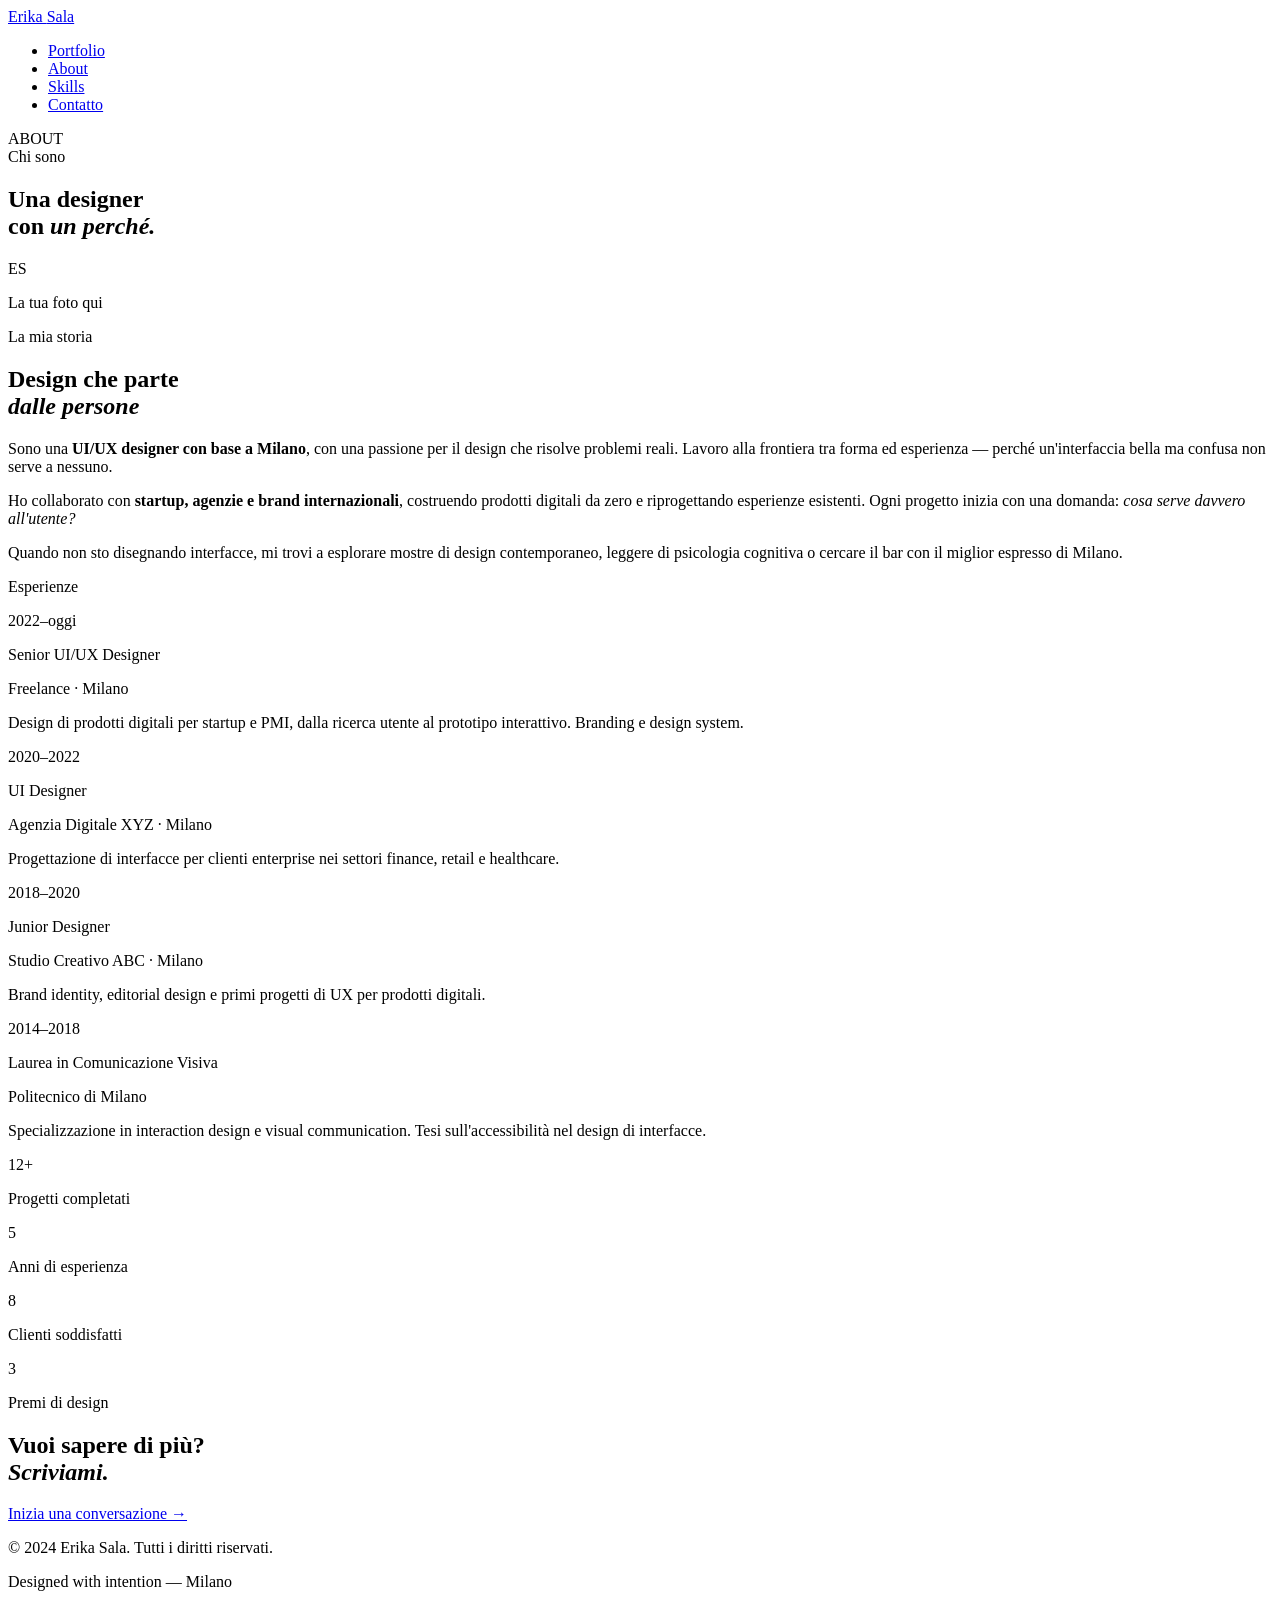
==== about.html @ b88fd43e "Prima versione sito" ====
<!DOCTYPE html>
<html lang="it">
<head>
<meta charset="UTF-8">
<meta name="viewport" content="width=device-width, initial-scale=1.0">
<title>About — Erika Sala</title>
<link rel="preconnect" href="https://fonts.googleapis.com">
<link href="https://fonts.googleapis.com/css2?family=Playfair+Display:ital,wght@0,400;0,700;0,900;1,400;1,700&family=DM+Sans:wght@300;400;500&display=swap" rel="stylesheet">
<link rel="stylesheet" href="css/style.css">
</head>
<body>

<div class="cursor" id="cursor"></div>
<div class="cursor-ring" id="cursorRing"></div>

<nav>
  <a href="index.html" class="logo">Erika <span>Sala</span></a>
  <ul>
    <li><a href="portfolio.html">Portfolio</a></li>
    <li><a href="about.html" class="active">About</a></li>
    <li><a href="skills.html">Skills</a></li>
    <li><a href="index.html#contatto">Contatto</a></li>
  </ul>
</nav>

<!-- PAGE HERO -->
<section class="page-hero">
  <div class="page-hero-bg" aria-hidden="true">ABOUT</div>
  <div class="page-eyebrow">Chi sono</div>
  <h1 class="page-title">Una designer<br>con <em>un perché.</em></h1>
</section>

<!-- ABOUT MAIN -->
<div class="about-main">
  <div class="about-left fade-up">
    <div class="about-portrait">
      <div class="portrait-fill" aria-hidden="true">ES</div>
      <p class="portrait-placeholder">La tua foto qui</p>
    </div>
  </div>
  <div class="about-content">
    <div class="fade-up" style="transition-delay:0.1s">
      <p class="section-label">La mia storia</p>
      <h2 class="section-title">Design che parte<br><em>dalle persone</em></h2>
    </div>
    <div class="fade-up" style="transition-delay:0.2s">
      <p class="about-desc">
        Sono una <strong>UI/UX designer con base a Milano</strong>, con una passione per il design che risolve problemi reali. Lavoro alla frontiera tra forma ed esperienza — perché un'interfaccia bella ma confusa non serve a nessuno.
      </p>
      <p class="about-desc">
        Ho collaborato con <strong>startup, agenzie e brand internazionali</strong>, costruendo prodotti digitali da zero e riprogettando esperienze esistenti. Ogni progetto inizia con una domanda: <em>cosa serve davvero all'utente?</em>
      </p>
      <p class="about-desc">
        Quando non sto disegnando interfacce, mi trovi a esplorare mostre di design contemporaneo, leggere di psicologia cognitiva o cercare il bar con il miglior espresso di Milano.
      </p>
    </div>

    <!-- Timeline -->
    <div class="timeline fade-up" style="transition-delay:0.3s">
      <p class="timeline-label">Esperienze</p>

      <div class="timeline-item">
        <span class="tl-year">2022–oggi</span>
        <div>
          <p class="tl-role">Senior UI/UX Designer</p>
          <p class="tl-company">Freelance · Milano</p>
          <p class="tl-desc">Design di prodotti digitali per startup e PMI, dalla ricerca utente al prototipo interattivo. Branding e design system.</p>
        </div>
      </div>

      <div class="timeline-item">
        <span class="tl-year">2020–2022</span>
        <div>
          <p class="tl-role">UI Designer</p>
          <p class="tl-company">Agenzia Digitale XYZ · Milano</p>
          <p class="tl-desc">Progettazione di interfacce per clienti enterprise nei settori finance, retail e healthcare.</p>
        </div>
      </div>

      <div class="timeline-item">
        <span class="tl-year">2018–2020</span>
        <div>
          <p class="tl-role">Junior Designer</p>
          <p class="tl-company">Studio Creativo ABC · Milano</p>
          <p class="tl-desc">Brand identity, editorial design e primi progetti di UX per prodotti digitali.</p>
        </div>
      </div>

      <div class="timeline-item">
        <span class="tl-year">2014–2018</span>
        <div>
          <p class="tl-role">Laurea in Comunicazione Visiva</p>
          <p class="tl-company">Politecnico di Milano</p>
          <p class="tl-desc">Specializzazione in interaction design e visual communication. Tesi sull'accessibilità nel design di interfacce.</p>
        </div>
      </div>
    </div>
  </div>
</div>

<!-- STATS -->
<div class="stats-section">
  <div class="stat-block fade-up">
    <p class="stat-num">12+</p>
    <p class="stat-label">Progetti completati</p>
  </div>
  <div class="stat-block fade-up" style="transition-delay:0.1s">
    <p class="stat-num">5</p>
    <p class="stat-label">Anni di esperienza</p>
  </div>
  <div class="stat-block fade-up" style="transition-delay:0.2s">
    <p class="stat-num">8</p>
    <p class="stat-label">Clienti soddisfatti</p>
  </div>
  <div class="stat-block fade-up" style="transition-delay:0.3s">
    <p class="stat-num">3</p>
    <p class="stat-label">Premi di design</p>
  </div>
</div>

<!-- CTA -->
<div class="about-cta">
  <div class="fade-up">
    <h2 class="cta-text">Vuoi sapere di più?<br><em>Scriviami.</em></h2>
  </div>
  <a href="index.html#contatto" class="btn-outline fade-up" style="transition-delay:0.15s">Inizia una conversazione →</a>
</div>

<footer>
  <p>© 2024 Erika Sala. Tutti i diritti riservati.</p>
  <p>Designed with intention — Milano</p>
</footer>

<script>
  const cursor = document.getElementById('cursor');
  const ring = document.getElementById('cursorRing');
  let mx = 0, my = 0, rx = 0, ry = 0;
  document.addEventListener('mousemove', e => { mx = e.clientX; my = e.clientY; cursor.style.left = mx + 'px'; cursor.style.top = my + 'px'; });
  (function animRing() { rx += (mx - rx) * 0.14; ry += (my - ry) * 0.14; ring.style.left = rx + 'px'; ring.style.top = ry + 'px'; requestAnimationFrame(animRing); })();
  document.querySelectorAll('a, button').forEach(el => {
    el.addEventListener('mouseenter', () => { ring.style.transform = 'translate(-50%, -50%) scale(1.8)'; ring.style.opacity = '0.3'; });
    el.addEventListener('mouseleave', () => { ring.style.transform = 'translate(-50%, -50%) scale(1)'; ring.style.opacity = '0.6'; });
  });
  const obs = new IntersectionObserver((entries) => { entries.forEach(e => { if (e.isIntersecting) { e.target.classList.add('visible'); obs.unobserve(e.target); } }); }, { threshold: 0.12 });
  document.querySelectorAll('.fade-up').forEach(el => obs.observe(el));
</script>
</body>
</html>
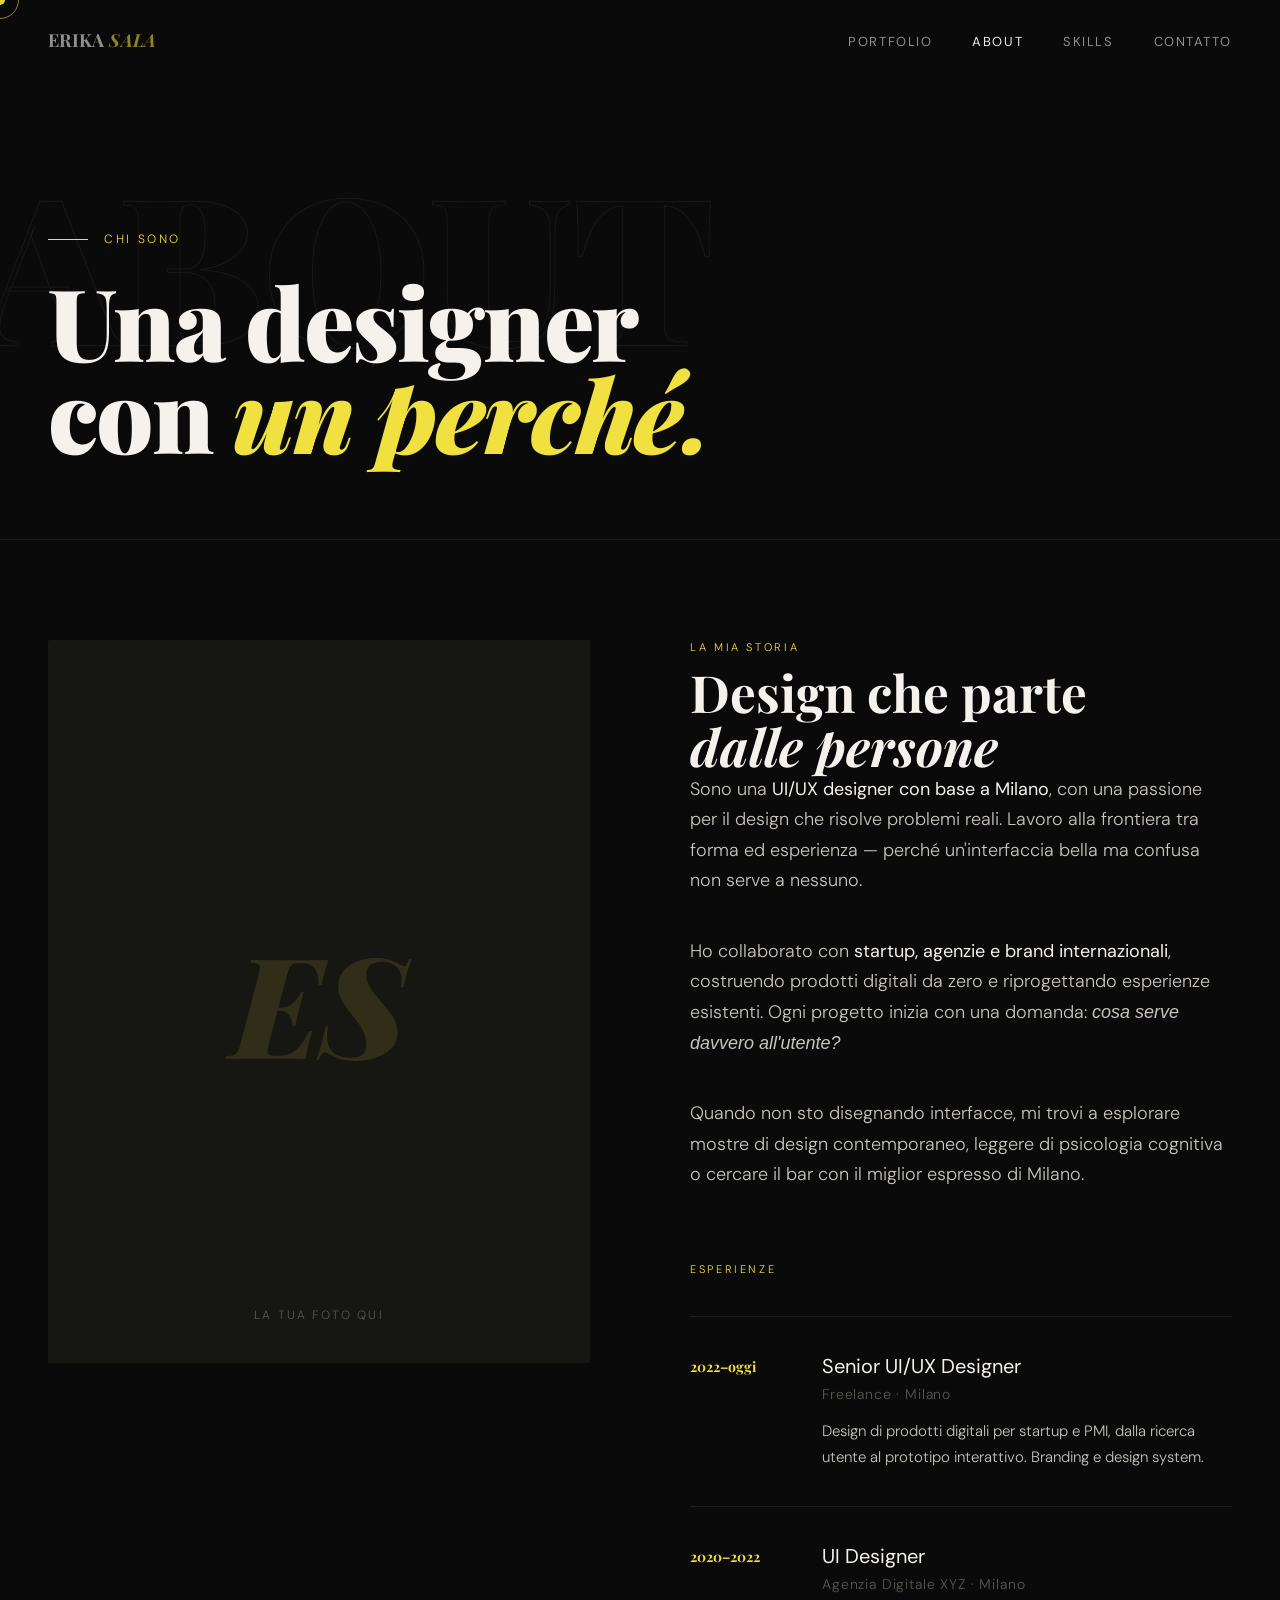
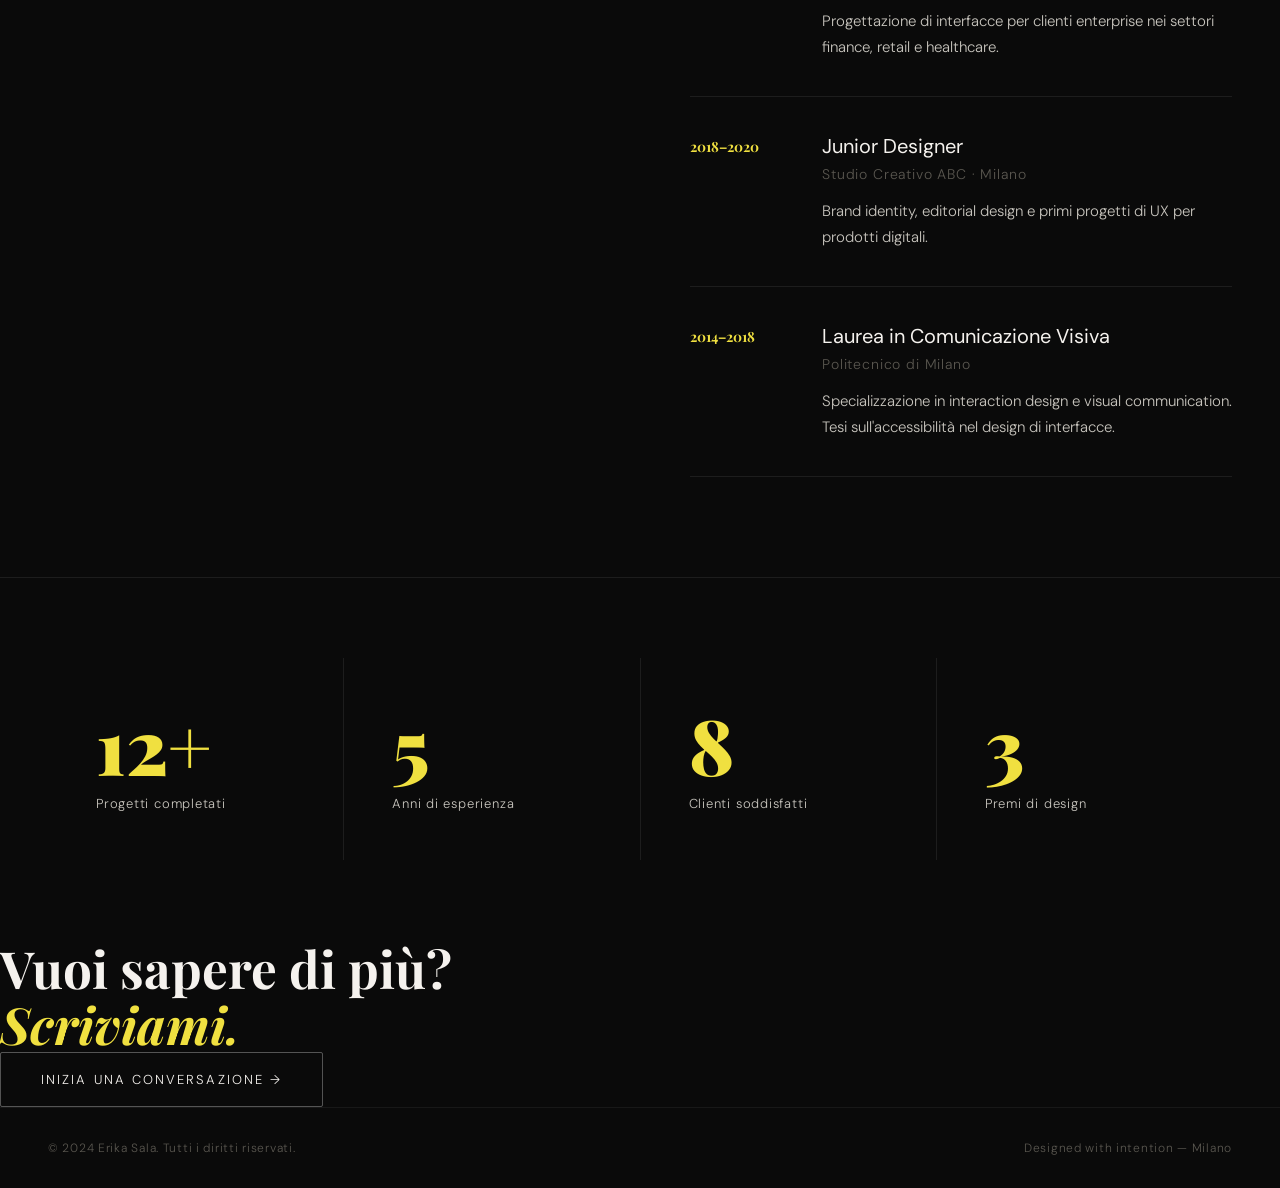
==== commit ad765632: "aggiunto css e sistemata struttura" ====
--- a/about.html
+++ b/about.html
@@ -6,7 +6,7 @@
 <title>About — Erika Sala</title>
 <link rel="preconnect" href="https://fonts.googleapis.com">
 <link href="https://fonts.googleapis.com/css2?family=Playfair+Display:ital,wght@0,400;0,700;0,900;1,400;1,700&family=DM+Sans:wght@300;400;500&display=swap" rel="stylesheet">
-<link rel="stylesheet" href="css/style.css">
+<link rel="stylesheet" href="style.css">
 </head>
 <body>
 
--- a/style.css
+++ b/style.css
@@ -0,0 +1,945 @@
+/* ============================================================
+   ERIKA SALA — PORTFOLIO
+   style.css · CSS condiviso per tutte le pagine
+   ============================================================ */
+
+/* ── Reset & variabili ── */
+*, *::before, *::after {
+  box-sizing: border-box;
+  margin: 0;
+  padding: 0;
+}
+
+:root {
+  --black:       #0a0a0a;
+  --white:       #f5f2ee;
+  --yellow:      #f0e040;
+  --gray:        #c8c5be;
+  --gray-dark:   #5a5750;
+  --font-display: 'Playfair Display', serif;
+  --font-body:    'DM Sans', sans-serif;
+}
+
+html { scroll-behavior: smooth; }
+
+body {
+  background:   var(--black);
+  color:        var(--white);
+  font-family:  var(--font-body);
+  font-weight:  300;
+  cursor:       none;
+  overflow-x:   hidden;
+}
+
+/* ── Cursore personalizzato ── */
+.cursor {
+  position:      fixed;
+  width:         10px;
+  height:        10px;
+  background:    var(--yellow);
+  border-radius: 50%;
+  pointer-events: none;
+  z-index:       9999;
+  transform:     translate(-50%, -50%);
+  transition:    transform 0.1s;
+  mix-blend-mode: difference;
+}
+
+.cursor-ring {
+  position:      fixed;
+  width:         38px;
+  height:        38px;
+  border:        1px solid var(--yellow);
+  border-radius: 50%;
+  pointer-events: none;
+  z-index:       9998;
+  transform:     translate(-50%, -50%);
+  transition:    all 0.18s ease;
+  mix-blend-mode: difference;
+  opacity:       0.6;
+}
+
+/* ── Navigazione ── */
+nav {
+  position:         fixed;
+  top: 0; left: 0; right: 0;
+  z-index:          100;
+  display:          flex;
+  justify-content:  space-between;
+  align-items:      center;
+  padding:          28px 48px;
+  mix-blend-mode:   difference;
+}
+
+.logo {
+  font-family:     var(--font-display);
+  font-size:       18px;
+  font-weight:     700;
+  color:           var(--white);
+  text-decoration: none;
+  letter-spacing:  0.02em;
+}
+.logo span { color: var(--yellow); font-style: italic; }
+
+nav ul { list-style: none; display: flex; gap: 40px; }
+
+nav a {
+  color:           var(--white);
+  text-decoration: none;
+  font-size:       13px;
+  font-weight:     400;
+  letter-spacing:  0.12em;
+  text-transform:  uppercase;
+  opacity:         0.6;
+  transition:      opacity 0.2s;
+}
+nav a:hover,
+nav a.active { opacity: 1; }
+
+/* ── Animazione fade-up ── */
+.fade-up {
+  opacity:    0;
+  transform:  translateY(30px);
+  transition: opacity 0.8s ease, transform 0.8s ease;
+}
+.fade-up.visible {
+  opacity:   1;
+  transform: translateY(0);
+}
+
+/* ── Page hero (About, Skills, Portfolio) ── */
+.page-hero {
+  min-height:      60vh;
+  display:         flex;
+  flex-direction:  column;
+  justify-content: flex-end;
+  padding:         0 48px 80px;
+  position:        relative;
+  overflow:        hidden;
+  border-bottom:   1px solid rgba(255,255,255,0.08);
+}
+
+.page-hero-bg {
+  position:     absolute;
+  top:          50%;
+  left:         -20px;
+  transform:    translateY(-55%);
+  font-family:  var(--font-display);
+  font-size:    clamp(100px, 16vw, 240px);
+  font-weight:  900;
+  color:        transparent;
+  -webkit-text-stroke: 1px rgba(255,255,255,0.06);
+  line-height:  0.85;
+  user-select:  none;
+  white-space:  nowrap;
+}
+
+.page-eyebrow {
+  font-size:      12px;
+  letter-spacing: 0.22em;
+  text-transform: uppercase;
+  color:          var(--yellow);
+  margin-bottom:  28px;
+  display:        flex;
+  align-items:    center;
+  gap:            16px;
+}
+.page-eyebrow::before {
+  content:    '';
+  display:    block;
+  width:      40px;
+  height:     1px;
+  background: var(--yellow);
+}
+
+.page-title {
+  font-family:    var(--font-display);
+  font-size:      clamp(56px, 8vw, 100px);
+  font-weight:    900;
+  line-height:    0.92;
+  letter-spacing: -0.02em;
+}
+.page-title em { font-style: italic; color: var(--yellow); }
+
+/* ── Section label / title (componente riutilizzabile) ── */
+.section-label {
+  font-size:      11px;
+  letter-spacing: 0.24em;
+  text-transform: uppercase;
+  color:          var(--yellow);
+  margin-bottom:  12px;
+}
+
+.section-title {
+  font-family: var(--font-display);
+  font-size:   clamp(32px, 4vw, 64px);
+  font-weight: 700;
+  line-height: 1.05;
+}
+.section-title em { font-style: italic; }
+
+/* ── Pulsante outline ── */
+.btn-outline {
+  font-size:       13px;
+  letter-spacing:  0.16em;
+  text-transform:  uppercase;
+  color:           var(--white);
+  text-decoration: none;
+  border:          1px solid rgba(255,255,255,0.3);
+  padding:         18px 40px;
+  border-radius:   2px;
+  transition:      border-color 0.2s, color 0.2s, background 0.2s;
+  white-space:     nowrap;
+  display:         inline-block;
+}
+.btn-outline:hover {
+  border-color: var(--yellow);
+  color:        var(--black);
+  background:   var(--yellow);
+}
+
+/* ── CTA a due colonne ── */
+.page-cta {
+  padding:         100px 48px;
+  border-top:      1px solid rgba(255,255,255,0.08);
+  display:         flex;
+  justify-content: space-between;
+  align-items:     center;
+}
+.cta-text {
+  font-family:    var(--font-display);
+  font-size:      clamp(32px, 4vw, 56px);
+  font-weight:    700;
+  line-height:    1.1;
+}
+.cta-text em { font-style: italic; color: var(--yellow); }
+
+/* ── Footer ── */
+footer {
+  padding:         32px 48px;
+  border-top:      1px solid rgba(255,255,255,0.06);
+  display:         flex;
+  justify-content: space-between;
+  align-items:     center;
+}
+footer p {
+  font-size:      12px;
+  color:          var(--gray-dark);
+  letter-spacing: 0.06em;
+}
+
+/* ============================================================
+   HOME — index.html
+   ============================================================ */
+
+/* Hero */
+.hero {
+  min-height:      100vh;
+  display:         flex;
+  flex-direction:  column;
+  justify-content: flex-end;
+  padding:         0 48px 80px;
+  position:        relative;
+  overflow:        hidden;
+}
+
+.hero-bg-text {
+  position:    absolute;
+  top:         50%;
+  left:        -20px;
+  transform:   translateY(-55%);
+  font-family: var(--font-display);
+  font-size:   clamp(120px, 18vw, 260px);
+  font-weight: 900;
+  color:       transparent;
+  -webkit-text-stroke: 1px rgba(255,255,255,0.06);
+  line-height: 0.85;
+  user-select: none;
+  white-space: nowrap;
+}
+
+.hero-eyebrow {
+  font-size:      12px;
+  letter-spacing: 0.22em;
+  text-transform: uppercase;
+  color:          var(--yellow);
+  margin-bottom:  28px;
+  display:        flex;
+  align-items:    center;
+  gap:            16px;
+}
+.hero-eyebrow::before {
+  content:    '';
+  display:    block;
+  width:      40px;
+  height:     1px;
+  background: var(--yellow);
+}
+
+.hero-headline {
+  font-family:    var(--font-display);
+  font-size:      clamp(56px, 8vw, 110px);
+  font-weight:    900;
+  line-height:    0.92;
+  max-width:      900px;
+  letter-spacing: -0.02em;
+}
+.hero-headline em { font-style: italic; color: var(--yellow); }
+
+.hero-sub {
+  margin-top:      40px;
+  display:         flex;
+  align-items:     flex-end;
+  justify-content: space-between;
+  gap:             40px;
+}
+
+.hero-desc {
+  font-size:   16px;
+  line-height: 1.7;
+  color:       var(--gray);
+  max-width:   400px;
+}
+
+.hero-scroll {
+  font-size:       12px;
+  letter-spacing:  0.2em;
+  text-transform:  uppercase;
+  color:           var(--gray);
+  display:         flex;
+  flex-direction:  column;
+  align-items:     center;
+  gap:             12px;
+  text-decoration: none;
+  transition:      color 0.2s;
+  flex-shrink:     0;
+}
+.hero-scroll::after {
+  content:    '';
+  display:    block;
+  width:      1px;
+  height:     60px;
+  background: linear-gradient(to bottom, var(--gray), transparent);
+  animation:  scrollLine 2s ease-in-out infinite;
+}
+@keyframes scrollLine {
+  0%, 100% { opacity: 0.4; transform: scaleY(1); }
+  50%       { opacity: 1;   transform: scaleY(0.6); }
+}
+
+/* Marquee */
+.marquee-wrap {
+  border-top:    1px solid rgba(255,255,255,0.1);
+  border-bottom: 1px solid rgba(255,255,255,0.1);
+  padding:       20px 0;
+  overflow:      hidden;
+  white-space:   nowrap;
+}
+.marquee-track {
+  display:   inline-flex;
+  animation: marquee 18s linear infinite;
+}
+.marquee-track span {
+  font-family:    var(--font-display);
+  font-size:      13px;
+  font-weight:    400;
+  font-style:     italic;
+  letter-spacing: 0.12em;
+  color:          var(--gray);
+  padding:        0 48px;
+}
+.marquee-track span.accent { color: var(--yellow); font-style: normal; }
+@keyframes marquee {
+  from { transform: translateX(0); }
+  to   { transform: translateX(-50%); }
+}
+
+/* Section header (progetti) */
+.section-header {
+  display:         flex;
+  justify-content: space-between;
+  align-items:     flex-end;
+  margin-bottom:   80px;
+}
+.see-all {
+  font-size:       13px;
+  letter-spacing:  0.12em;
+  text-transform:  uppercase;
+  color:           var(--gray);
+  text-decoration: none;
+  border-bottom:   1px solid var(--gray-dark);
+  padding-bottom:  4px;
+  transition:      color 0.2s, border-color 0.2s;
+  flex-shrink:     0;
+}
+.see-all:hover { color: var(--yellow); border-color: var(--yellow); }
+
+#progetti { padding: 120px 48px; }
+
+/* Griglia progetti */
+.projects-grid {
+  display:               grid;
+  grid-template-columns: 1fr 1fr;
+  gap:                   2px;
+}
+
+.project-card {
+  position:        relative;
+  overflow:        hidden;
+  aspect-ratio:    4/3;
+  background:      #161613;
+  cursor:          none;
+  display:         block;
+  text-decoration: none;
+}
+.project-card:nth-child(1) { grid-column: 1; grid-row: 1 / 3; aspect-ratio: auto; }
+.project-card:nth-child(2) { aspect-ratio: 4/3; }
+.project-card:nth-child(3) { aspect-ratio: 4/3; }
+
+.project-bg {
+  width:      100%;
+  height:     100%;
+  display:    flex;
+  align-items:     center;
+  justify-content: center;
+  transition: transform 0.7s cubic-bezier(0.25, 0.46, 0.45, 0.94);
+  position:   relative;
+}
+.project-card:hover .project-bg { transform: scale(1.04); }
+
+/* Background decorativi */
+.bg-branding { background: #111108; position: relative; overflow: hidden; }
+.bg-branding::before {
+  content:     'ES';
+  font-family: var(--font-display);
+  font-size:   240px;
+  font-weight: 900;
+  color:       var(--yellow);
+  opacity:     0.08;
+  position:    absolute;
+  top: 50%; left: 50%;
+  transform:   translate(-50%, -50%);
+  letter-spacing: -0.1em;
+}
+
+.bg-branding .inner-card {
+  width:          140px;
+  height:         200px;
+  background:     var(--white);
+  border-radius:  4px;
+  position:       relative;
+  display:        flex;
+  flex-direction: column;
+  padding:        24px 20px;
+  gap:            12px;
+  box-shadow:     0 40px 80px rgba(0,0,0,0.6);
+}
+.bg-branding .card-logo {
+  width:          32px;
+  height:         32px;
+  background:     var(--black);
+  border-radius:  50%;
+  display:        flex;
+  align-items:    center;
+  justify-content: center;
+}
+.bg-branding .card-logo::after {
+  content:       '';
+  width:         14px;
+  height:        14px;
+  background:    var(--yellow);
+  border-radius: 50%;
+}
+.bg-branding .card-line       { height: 2px; border-radius: 2px; background: #e0ddd8; }
+.bg-branding .card-line.short { width: 60%; }
+.bg-branding .card-line.yellow { background: var(--yellow); width: 45%; }
+
+.bg-app { background: #0d0d12; position: relative; overflow: hidden; }
+.bg-app::before {
+  content:       '';
+  position:      absolute;
+  width:         280px;
+  height:        280px;
+  border-radius: 50%;
+  background:    radial-gradient(circle, rgba(240,224,64,0.12) 0%, transparent 70%);
+  top: 50%; left: 50%;
+  transform:     translate(-50%, -50%);
+}
+
+.phone-mockup {
+  width:          90px;
+  height:         170px;
+  background:     #1a1a24;
+  border-radius:  18px;
+  border:         2px solid rgba(255,255,255,0.12);
+  overflow:       hidden;
+  box-shadow:     0 30px 60px rgba(0,0,0,0.7);
+  display:        flex;
+  flex-direction: column;
+  padding:        14px 10px 10px;
+  gap:            8px;
+}
+.phone-notch {
+  width:         28px;
+  height:        6px;
+  background:    rgba(255,255,255,0.15);
+  border-radius: 4px;
+  align-self:    center;
+  flex-shrink:   0;
+}
+.phone-row { height: 8px; background: rgba(255,255,255,0.08); border-radius: 4px; }
+.phone-row.accent { background: var(--yellow); opacity: 0.7; width: 55%; }
+.phone-img-block {
+  flex:          1;
+  background:    rgba(240,224,64,0.08);
+  border-radius: 8px;
+  border:        1px solid rgba(240,224,64,0.15);
+}
+
+.bg-ux {
+  background:      #0c0c0a;
+  display:         flex;
+  align-items:     center;
+  justify-content: center;
+  gap:             12px;
+}
+.wireframe-block { display: flex; flex-direction: column; gap: 8px; }
+.wf-card {
+  width:          80px;
+  height:         56px;
+  border:         1px solid rgba(255,255,255,0.12);
+  border-radius:  6px;
+  padding:        8px;
+  display:        flex;
+  flex-direction: column;
+  gap:            5px;
+}
+.wf-line          { height: 5px; border-radius: 3px; background: rgba(255,255,255,0.1); }
+.wf-line.y        { background: rgba(240,224,64,0.35); width: 50%; }
+.wf-card.active   { border-color: rgba(240,224,64,0.4); background: rgba(240,224,64,0.04); }
+
+.project-overlay {
+  position:        absolute;
+  inset:           0;
+  background:      linear-gradient(to top, rgba(10,10,10,0.92) 0%, transparent 55%);
+  opacity:         0;
+  transition:      opacity 0.4s ease;
+}
+.project-card:hover .project-overlay { opacity: 1; }
+
+.project-always {
+  position:        absolute;
+  bottom: 0; left: 0; right: 0;
+  padding:         24px 28px;
+  display:         flex;
+  justify-content: space-between;
+  align-items:     flex-end;
+}
+.project-tag  { font-size: 11px; letter-spacing: 0.18em; text-transform: uppercase; color: var(--yellow); margin-bottom: 8px; }
+.project-name { font-family: var(--font-display); font-size: clamp(22px, 2.5vw, 32px); font-weight: 700; line-height: 1.1; color: var(--white); }
+.project-year { font-size: 13px; color: var(--gray-dark); font-variant-numeric: tabular-nums; flex-shrink: 0; }
+
+/* About snippet in home */
+#about {
+  padding:               120px 48px;
+  display:               grid;
+  grid-template-columns: 1fr 1fr;
+  gap:                   80px;
+  align-items:           center;
+  border-top:            1px solid rgba(255,255,255,0.08);
+}
+
+.about-portrait {
+  width:         100%;
+  aspect-ratio:  3/4;
+  background:    #161613;
+  position:      relative;
+  overflow:      hidden;
+  border-radius: 2px;
+}
+.portrait-fill {
+  position:        absolute;
+  inset:           0;
+  display:         flex;
+  align-items:     center;
+  justify-content: center;
+  font-family:     var(--font-display);
+  font-size:       140px;
+  font-weight:     900;
+  font-style:      italic;
+  color:           rgba(240,224,64,0.12);
+  user-select:     none;
+}
+.portrait-placeholder {
+  position:       absolute;
+  bottom:         40px;
+  left:           50%;
+  transform:      translateX(-50%);
+  font-size:      12px;
+  letter-spacing: 0.18em;
+  text-transform: uppercase;
+  color:          var(--gray-dark);
+  white-space:    nowrap;
+}
+
+.about-desc { font-size: 18px; line-height: 1.7; color: var(--gray); margin-bottom: 40px; }
+.about-desc strong { color: var(--white); font-weight: 400; }
+
+.skills-grid {
+  display:               grid;
+  grid-template-columns: 1fr 1fr;
+  gap:                   16px;
+  margin-bottom:         48px;
+}
+.skill-item {
+  padding:       20px;
+  border:        1px solid rgba(255,255,255,0.08);
+  border-radius: 2px;
+  transition:    border-color 0.2s;
+}
+.skill-item:hover { border-color: var(--yellow); }
+.skill-name  { font-size: 11px; letter-spacing: 0.2em; text-transform: uppercase; color: var(--yellow); margin-bottom: 8px; }
+.skill-tools { font-size: 14px; color: var(--gray); line-height: 1.6; }
+
+.stats-row {
+  display:    flex;
+  gap:        48px;
+  padding-top: 40px;
+  border-top: 1px solid rgba(255,255,255,0.08);
+}
+.stat-num   { font-family: var(--font-display); font-size: 48px; font-weight: 900; color: var(--yellow); line-height: 1; }
+.stat-label { font-size: 12px; color: var(--gray); margin-top: 6px; letter-spacing: 0.06em; }
+
+/* Contatto */
+#contatto {
+  padding:               120px 48px;
+  border-top:            1px solid rgba(255,255,255,0.08);
+  display:               grid;
+  grid-template-columns: 1fr 1fr;
+  gap:                   80px;
+  align-items:           end;
+}
+.contact-big {
+  font-family:    var(--font-display);
+  font-size:      clamp(48px, 7vw, 100px);
+  font-weight:    900;
+  line-height:    0.92;
+  letter-spacing: -0.02em;
+}
+.contact-big em { font-style: italic; color: var(--yellow); }
+
+.contact-link {
+  display:         flex;
+  font-size:       18px;
+  color:           var(--white);
+  text-decoration: none;
+  padding:         24px 0;
+  border-bottom:   1px solid rgba(255,255,255,0.1);
+  justify-content: space-between;
+  align-items:     center;
+  transition:      color 0.2s;
+}
+.contact-link:hover { color: var(--yellow); }
+.contact-link .arr  { font-size: 20px; transition: transform 0.3s; }
+.contact-link:hover .arr { transform: translate(4px, -4px); }
+
+.contact-social { display: flex; gap: 32px; margin-top: 40px; }
+.social-link {
+  font-size:       12px;
+  letter-spacing:  0.18em;
+  text-transform:  uppercase;
+  color:           var(--gray-dark);
+  text-decoration: none;
+  transition:      color 0.2s;
+}
+.social-link:hover { color: var(--white); }
+
+/* ============================================================
+   ABOUT — about.html
+   ============================================================ */
+
+.about-main {
+  padding:               100px 48px;
+  display:               grid;
+  grid-template-columns: 1fr 1fr;
+  gap:                   100px;
+  align-items:           start;
+}
+
+/* Timeline */
+.timeline       { margin-top: 72px; }
+.timeline-label { font-size: 11px; letter-spacing: 0.24em; text-transform: uppercase; color: var(--yellow); margin-bottom: 40px; }
+
+.timeline-item {
+  display:               grid;
+  grid-template-columns: 100px 1fr;
+  gap:                   32px;
+  padding:               36px 0;
+  border-top:            1px solid rgba(255,255,255,0.08);
+}
+.timeline-item:last-child { border-bottom: 1px solid rgba(255,255,255,0.08); }
+
+.tl-year    { font-family: var(--font-display); font-size: 14px; font-weight: 700; color: var(--yellow); padding-top: 4px; }
+.tl-role    { font-size: 20px; font-weight: 400; color: var(--white); margin-bottom: 6px; }
+.tl-company { font-size: 14px; color: var(--gray-dark); letter-spacing: 0.06em; margin-bottom: 16px; }
+.tl-desc    { font-size: 15px; line-height: 1.7; color: var(--gray); }
+
+/* Stats bar */
+.stats-section {
+  padding:    80px 48px;
+  border-top: 1px solid rgba(255,255,255,0.08);
+  display:    flex;
+}
+.stat-block {
+  flex:         1;
+  padding:      48px;
+  border-right: 1px solid rgba(255,255,255,0.08);
+}
+.stat-block:last-child { border-right: none; }
+.stat-block .stat-num   { font-family: var(--font-display); font-size: clamp(56px, 6vw, 80px); font-weight: 900; color: var(--yellow); line-height: 1; }
+.stat-block .stat-label { font-size: 13px; color: var(--gray); margin-top: 12px; letter-spacing: 0.06em; }
+
+/* ============================================================
+   SKILLS — skills.html
+   ============================================================ */
+
+.skills-intro {
+  padding:               100px 48px 0;
+  display:               grid;
+  grid-template-columns: 1fr 1fr;
+  gap:                   80px;
+}
+.intro-desc { font-size: 20px; line-height: 1.7; color: var(--gray); }
+.intro-desc strong { color: var(--white); font-weight: 400; }
+
+.intro-aside { display: flex; flex-direction: column; justify-content: flex-end; gap: 20px; }
+.aside-stat  { display: flex; align-items: baseline; gap: 16px; }
+.aside-num   { font-family: var(--font-display); font-size: 40px; font-weight: 900; color: var(--yellow); }
+.aside-label { font-size: 14px; color: var(--gray-dark); }
+
+.skills-section { padding: 80px 48px; }
+
+.skill-category {
+  padding:               60px 0;
+  border-top:            1px solid rgba(255,255,255,0.08);
+  display:               grid;
+  grid-template-columns: 260px 1fr;
+  gap:                   80px;
+  align-items:           start;
+}
+.skill-category:last-child { border-bottom: 1px solid rgba(255,255,255,0.08); }
+
+.cat-num  { font-family: var(--font-display); font-size: 72px; font-weight: 900; color: transparent; -webkit-text-stroke: 1px rgba(240,224,64,0.2); line-height: 1; margin-bottom: 16px; }
+.cat-name { font-family: var(--font-display); font-size: 28px; font-weight: 700; color: var(--white); margin-bottom: 12px; }
+.cat-desc { font-size: 14px; color: var(--gray-dark); line-height: 1.6; }
+
+.skill-row {
+  display:        flex;
+  flex-direction: column;
+  gap:            6px;
+  padding:        20px 0;
+  border-bottom:  1px solid rgba(255,255,255,0.05);
+}
+.skill-row:first-child { padding-top: 0; }
+.skill-row-top  { display: flex; justify-content: space-between; align-items: center; }
+.skill-row-name { font-size: 16px; color: var(--white); }
+.skill-row-pct  { font-size: 13px; color: var(--yellow); font-family: var(--font-display); font-weight: 700; }
+
+.skill-bar-track { width: 100%; height: 2px; background: rgba(255,255,255,0.07); border-radius: 2px; overflow: hidden; }
+.skill-bar-fill  { height: 100%; background: var(--yellow); border-radius: 2px; width: 0; transition: width 1.2s cubic-bezier(0.25, 0.46, 0.45, 0.94); }
+
+/* Tools grid */
+.tools-section { padding: 80px 48px; border-top: 1px solid rgba(255,255,255,0.08); }
+.tools-label   { font-size: 11px; letter-spacing: 0.24em; text-transform: uppercase; color: var(--yellow); margin-bottom: 60px; }
+
+.tools-grid {
+  display:               grid;
+  grid-template-columns: repeat(auto-fill, minmax(160px, 1fr));
+  gap:                   2px;
+}
+.tool-item {
+  padding:        32px 24px;
+  border:         1px solid rgba(255,255,255,0.06);
+  background:     #0f0f0c;
+  display:        flex;
+  flex-direction: column;
+  gap:            12px;
+  transition:     border-color 0.2s, background 0.2s;
+}
+.tool-item:hover { border-color: rgba(240,224,64,0.3); background: rgba(240,224,64,0.03); }
+.tool-icon { font-size: 24px; }
+.tool-name { font-size: 14px; color: var(--white); font-weight: 400; }
+.tool-type { font-size: 11px; color: var(--gray-dark); letter-spacing: 0.12em; text-transform: uppercase; }
+
+/* Soft skills */
+.soft-section { padding: 80px 48px; border-top: 1px solid rgba(255,255,255,0.08); }
+
+.soft-grid {
+  display:               grid;
+  grid-template-columns: repeat(3, 1fr);
+  gap:                   2px;
+  margin-top:            60px;
+}
+.soft-item {
+  padding:    40px 32px;
+  background: #0f0f0c;
+  border:     1px solid rgba(255,255,255,0.06);
+  transition: border-color 0.2s;
+}
+.soft-item:hover { border-color: rgba(240,224,64,0.25); }
+.soft-num  { font-family: var(--font-display); font-size: 40px; font-weight: 900; color: rgba(240,224,64,0.25); margin-bottom: 20px; }
+.soft-name { font-family: var(--font-display); font-size: 22px; font-weight: 700; color: var(--white); margin-bottom: 12px; }
+.soft-name em { font-style: italic; color: var(--yellow); }
+.soft-desc { font-size: 14px; color: var(--gray-dark); line-height: 1.7; }
+
+/* ============================================================
+   PORTFOLIO — portfolio.html
+   ============================================================ */
+
+.portfolio-grid {
+  padding:               80px 48px;
+  display:               grid;
+  grid-template-columns: 1fr 1fr;
+  gap:                   2px;
+}
+
+.project-card.featured        { grid-column: span 2; aspect-ratio: 16/7; }
+
+/* Background aggiuntivi per Portfolio */
+.bg-motion { background: #080810; position: relative; overflow: hidden; display: flex; align-items: center; justify-content: center; }
+.bg-motion::before {
+  content:       '';
+  position:      absolute;
+  width:         200px;
+  height:        200px;
+  border-radius: 50%;
+  border:        2px solid rgba(240,224,64,0.15);
+  animation:     pulse 3s ease-in-out infinite;
+}
+.bg-motion::after {
+  content:       '';
+  position:      absolute;
+  width:         300px;
+  height:        300px;
+  border-radius: 50%;
+  border:        1px solid rgba(240,224,64,0.07);
+  animation:     pulse 3s ease-in-out infinite 0.5s;
+}
+@keyframes pulse {
+  0%, 100% { transform: scale(1);   opacity: 1; }
+  50%       { transform: scale(1.1); opacity: 0.5; }
+}
+.motion-center {
+  width:         60px;
+  height:        60px;
+  border-radius: 50%;
+  background:    rgba(240,224,64,0.12);
+  border:        2px solid rgba(240,224,64,0.4);
+  z-index:       1;
+}
+
+.bg-web { background: #0a0c0a; display: flex; align-items: center; justify-content: center; }
+.browser-mockup {
+  width:          240px;
+  height:         160px;
+  background:     #141814;
+  border-radius:  8px;
+  border:         1px solid rgba(255,255,255,0.1);
+  overflow:       hidden;
+  box-shadow:     0 20px 50px rgba(0,0,0,0.7);
+  display:        flex;
+  flex-direction: column;
+}
+.browser-bar {
+  height:      28px;
+  background:  #1a1e1a;
+  border-bottom: 1px solid rgba(255,255,255,0.08);
+  display:     flex;
+  align-items: center;
+  padding:     0 12px;
+  gap:         6px;
+}
+.browser-dot { width: 8px; height: 8px; border-radius: 50%; background: rgba(255,255,255,0.15); }
+.browser-body {
+  flex:           1;
+  padding:        16px 12px;
+  display:        flex;
+  flex-direction: column;
+  gap:            8px;
+}
+.b-row  { height: 6px; background: rgba(255,255,255,0.07); border-radius: 3px; }
+.b-hero { height: 40px; background: rgba(240,224,64,0.08); border-radius: 4px; border: 1px solid rgba(240,224,64,0.12); }
+
+.bg-system { background: #0a080c; display: flex; align-items: center; justify-content: center; gap: 16px; }
+.ds-block  { display: flex; flex-direction: column; gap: 8px; align-items: center; }
+.ds-circle { width: 36px; height: 36px; border-radius: 50%; background: rgba(240,224,64,0.15); border: 2px solid rgba(240,224,64,0.4); }
+.ds-rect   { height: 8px; border-radius: 4px; background: rgba(255,255,255,0.12); }
+.ds-label  { height: 4px; border-radius: 2px; background: rgba(240,224,64,0.3); }
+.ds-connector { width: 1px; height: 40px; background: rgba(240,224,64,0.2); align-self: center; }
+
+/* Filter bar */
+.filter-bar { padding: 32px 48px; border-bottom: 1px solid rgba(255,255,255,0.08); display: flex; gap: 8px; flex-wrap: wrap; }
+.filter-btn {
+  font-size:      12px;
+  letter-spacing: 0.12em;
+  text-transform: uppercase;
+  color:          var(--gray-dark);
+  background:     none;
+  border:         1px solid rgba(255,255,255,0.1);
+  padding:        10px 22px;
+  border-radius:  2px;
+  cursor:         none;
+  transition:     all 0.2s;
+  font-family:    var(--font-body);
+}
+.filter-btn:hover        { color: var(--white); border-color: rgba(255,255,255,0.3); }
+.filter-btn.active       { color: var(--black); background: var(--yellow); border-color: var(--yellow); }
+
+.hero-count { font-size: 13px; color: var(--gray-dark); letter-spacing: 0.1em; }
+.hero-bottom { display: flex; justify-content: space-between; align-items: flex-end; margin-top: 40px; }
+
+/* ============================================================
+   RESPONSIVE
+   ============================================================ */
+
+@media (max-width: 900px) {
+  nav { padding: 24px; }
+  nav ul { gap: 20px; }
+
+  .hero { padding: 0 24px 60px; }
+  .hero-sub { flex-direction: column; align-items: flex-start; }
+
+  .page-hero { padding: 0 24px 60px; }
+
+  #progetti { padding: 80px 24px; }
+  .projects-grid { grid-template-columns: 1fr; }
+  .project-card:nth-child(1) { grid-row: auto; aspect-ratio: 4/3; }
+  .section-header { flex-direction: column; align-items: flex-start; gap: 20px; }
+  .project-overlay { opacity: 1; }
+
+  #about { grid-template-columns: 1fr; padding: 80px 24px; gap: 48px; }
+  .about-portrait { aspect-ratio: 4/3; }
+
+  #contatto { grid-template-columns: 1fr; padding: 80px 24px; gap: 48px; }
+
+  .about-main { grid-template-columns: 1fr; padding: 60px 24px; gap: 60px; }
+
+  .stats-section { flex-direction: column; padding: 60px 24px; }
+  .stat-block { border-right: none; border-bottom: 1px solid rgba(255,255,255,0.08); padding: 32px 0; }
+
+  .skills-intro { grid-template-columns: 1fr; padding: 60px 24px 0; gap: 40px; }
+  .skills-section { padding: 60px 24px; }
+  .skill-category { grid-template-columns: 1fr; gap: 40px; }
+
+  .tools-section,
+  .soft-section { padding: 60px 24px; }
+  .soft-grid { grid-template-columns: 1fr; }
+
+  .portfolio-grid { grid-template-columns: 1fr; padding: 40px 24px; }
+  .project-card.featured { grid-column: span 1; aspect-ratio: 4/3; }
+  .filter-bar { padding: 24px; }
+
+  .page-cta { flex-direction: column; gap: 40px; padding: 60px 24px; }
+
+  footer { padding: 24px; flex-direction: column; gap: 12px; }
+}
